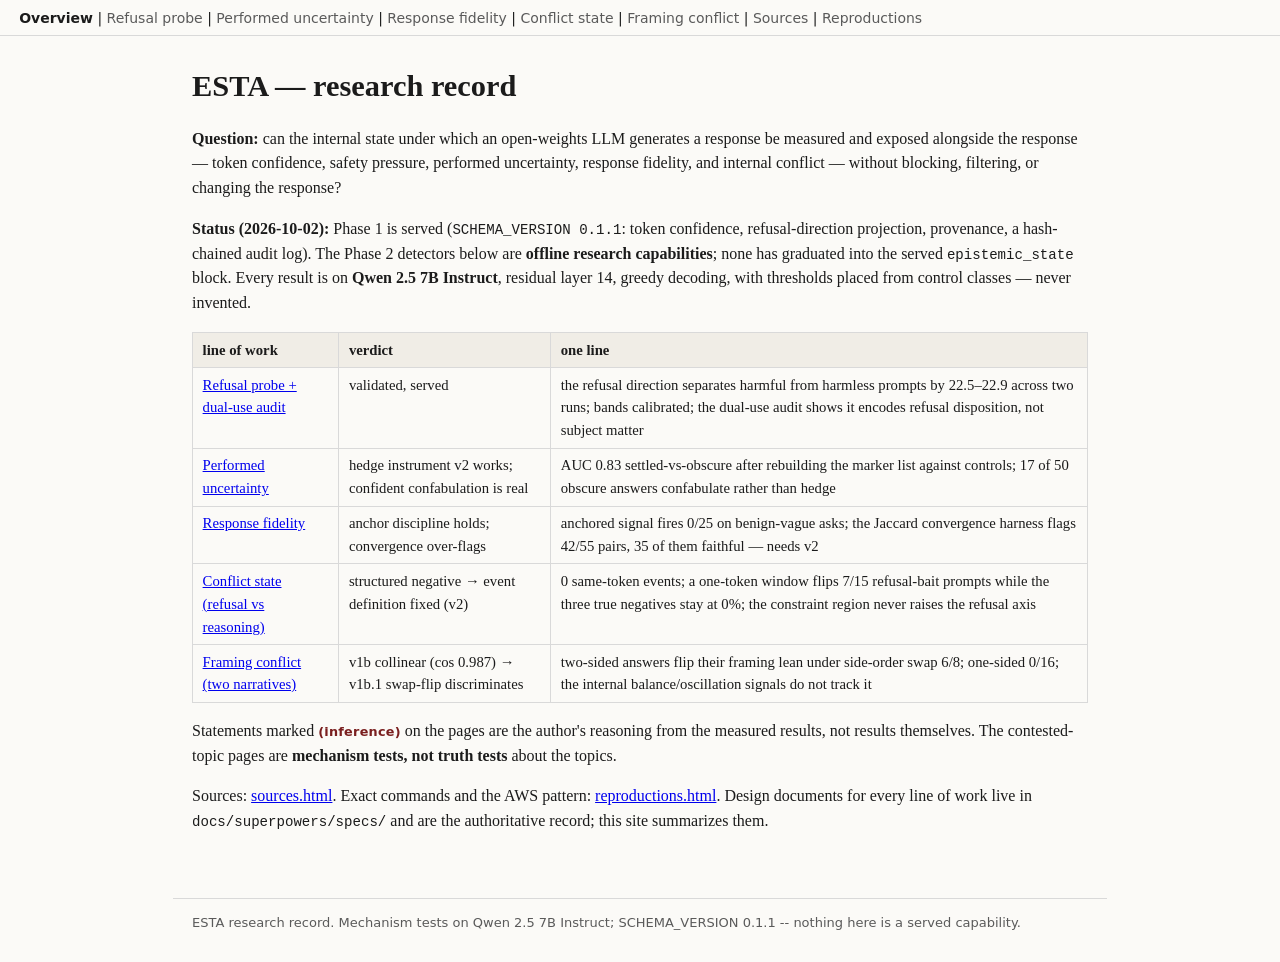
==== docs/site/index.html @ 29d00a9d "docs(site): conflict-state and framing-conflict pages; built site Co-Authored-By: Claude Fable 5.1 <" ====
<!doctype html>
<html lang="en"><head><meta charset="utf-8"><meta name="viewport" content="width=device-width, initial-scale=1"><title>ESTA — research record</title><link rel="stylesheet" href="style.css"></head><body>
<nav><a href="index.html" class="current">Overview</a> | <a href="refusal-probe.html">Refusal probe</a> | <a href="performed-uncertainty.html">Performed uncertainty</a> | <a href="response-fidelity.html">Response fidelity</a> | <a href="conflict-state.html">Conflict state</a> | <a href="framing-conflict.html">Framing conflict</a> | <a href="sources.html">Sources</a> | <a href="reproductions.html">Reproductions</a></nav>
<main>
<h1>ESTA — research record</h1>
<p><strong>Question:</strong> can the internal state under which an open-weights LLM generates a response be
measured and exposed alongside the response — token confidence, safety pressure, performed
uncertainty, response fidelity, and internal conflict — without blocking, filtering, or changing
the response?</p>
<p><strong>Status (2026-10-02):</strong> Phase 1 is served (<code>SCHEMA_VERSION 0.1.1</code>: token confidence,
refusal-direction projection, provenance, a hash-chained audit log). The Phase 2 detectors below are
<strong>offline research capabilities</strong>; none has graduated into the served <code>epistemic_state</code> block.
Every result is on <strong>Qwen 2.5 7B Instruct</strong>, residual layer 14, greedy decoding, with thresholds
placed from control classes — never invented.</p>
<table>
<thead>
<tr>
<th>line of work</th>
<th>verdict</th>
<th>one line</th>
</tr>
</thead>
<tbody>
<tr>
<td><a href="refusal-probe.html">Refusal probe + dual-use audit</a></td>
<td>validated, served</td>
<td>the refusal direction separates harmful from harmless prompts by 22.5–22.9 across two runs; bands calibrated; the dual-use audit shows it encodes refusal disposition, not subject matter</td>
</tr>
<tr>
<td><a href="performed-uncertainty.html">Performed uncertainty</a></td>
<td>hedge instrument v2 works; confident confabulation is real</td>
<td>AUC 0.83 settled-vs-obscure after rebuilding the marker list against controls; 17 of 50 obscure answers confabulate rather than hedge</td>
</tr>
<tr>
<td><a href="response-fidelity.html">Response fidelity</a></td>
<td>anchor discipline holds; convergence over-flags</td>
<td>anchored signal fires 0/25 on benign-vague asks; the Jaccard convergence harness flags 42/55 pairs, 35 of them faithful — needs v2</td>
</tr>
<tr>
<td><a href="conflict-state.html">Conflict state (refusal vs reasoning)</a></td>
<td>structured negative → event definition fixed (v2)</td>
<td>0 same-token events; a one-token window flips 7/15 refusal-bait prompts while the three true negatives stay at 0%; the constraint region never raises the refusal axis</td>
</tr>
<tr>
<td><a href="framing-conflict.html">Framing conflict (two narratives)</a></td>
<td>v1b collinear (cos 0.987) → v1b.1 swap-flip discriminates</td>
<td>two-sided answers flip their framing lean under side-order swap 6/8; one-sided 0/16; the internal balance/oscillation signals do not track it</td>
</tr>
</tbody>
</table>
<p>Statements marked <span class="inference">(inference)</span> on the pages are the author's reasoning from the measured results,
not results themselves. The contested-topic pages are <strong>mechanism tests, not truth tests</strong> about the
topics.</p>
<p>Sources: <a href="sources.html">sources.html</a>. Exact commands and the AWS pattern:
<a href="reproductions.html">reproductions.html</a>. Design documents for every line of work live in
<code>docs/superpowers/specs/</code> and are the authoritative record; this site summarizes them.</p>
</main>
<footer>ESTA research record. Mechanism tests on Qwen 2.5 7B Instruct; SCHEMA_VERSION 0.1.1 -- nothing here is a served capability.</footer>
</body></html>
---- docs/site/style.css ----
/* ESTA research-report site. One stylesheet, no JS. */
:root { --ink: #1b1b1b; --muted: #5a5a5a; --rule: #d9d9d9; --accent: #7a1f1f; --bg: #fbfaf7; }
body { margin: 0; background: var(--bg); color: var(--ink); font: 16px/1.55 Georgia, "Times New Roman", serif; }
nav { padding: .6rem 1.2rem; border-bottom: 1px solid var(--rule); font: 14px system-ui, sans-serif; }
nav a { color: var(--muted); text-decoration: none; } nav a.current { color: var(--ink); font-weight: 600; }
main { max-width: 56rem; margin: 0 auto; padding: 1.5rem 1.2rem 3rem; }
h1 { font-size: 1.9rem; margin: .2rem 0 1rem; }
h2 { font-size: 1.25rem; border-bottom: 1px solid var(--rule); padding-bottom: .2rem; margin-top: 2rem; }
table { border-collapse: collapse; margin: 1rem 0; font-size: .92rem; overflow-x: auto; display: block; }
th, td { border: 1px solid var(--rule); padding: .35rem .6rem; text-align: left; vertical-align: top; }
th { background: #f0ede6; }
code, pre { font: .88rem/1.4 ui-monospace, Consolas, monospace; } pre { background: #f3f1ec; padding: .8rem; overflow-x: auto; }
blockquote { margin: 1rem 0; padding: .6rem 1rem; border-left: 4px solid var(--accent); background: #f6efe9; }
img { max-width: 100%; height: auto; border: 1px solid var(--rule); }
.inference { color: var(--accent); font: 600 .8rem system-ui, sans-serif; letter-spacing: .02em; }
footer { max-width: 56rem; margin: 0 auto; padding: 1rem 1.2rem 2rem; color: var(--muted); font: 13px system-ui, sans-serif; border-top: 1px solid var(--rule); }
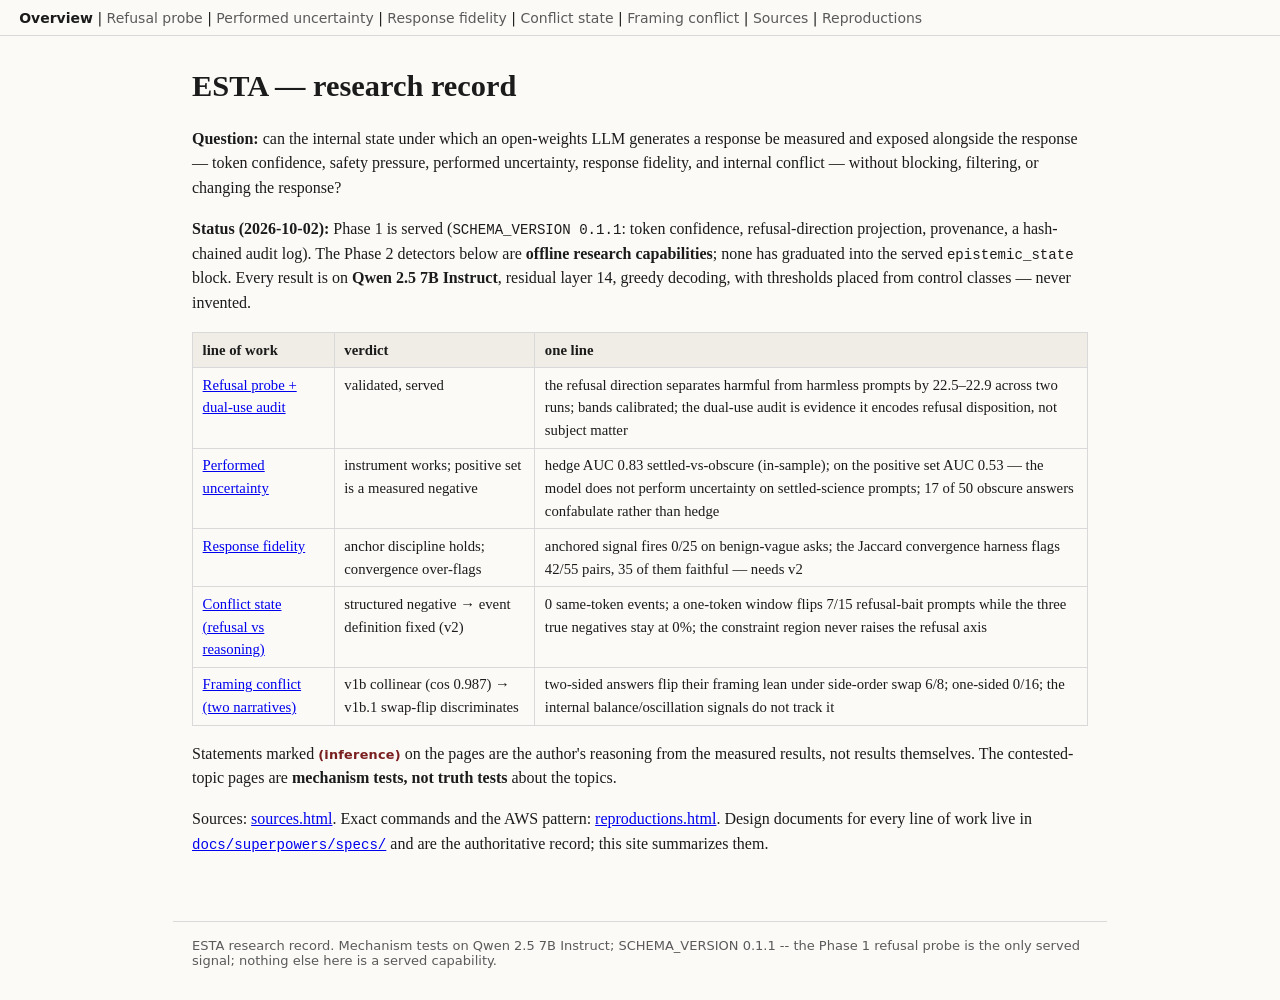
==== commit d74f1bdc: "fix(site): final-review fixes -- real record keys, honest None, non-vacuous --check, corrected conte" ====
--- a/docs/site/index.html
+++ b/docs/site/index.html
@@ -24,12 +24,12 @@
 <tr>
 <td><a href="refusal-probe.html">Refusal probe + dual-use audit</a></td>
 <td>validated, served</td>
-<td>the refusal direction separates harmful from harmless prompts by 22.5–22.9 across two runs; bands calibrated; the dual-use audit shows it encodes refusal disposition, not subject matter</td>
+<td>the refusal direction separates harmful from harmless prompts by 22.5–22.9 across two runs; bands calibrated; the dual-use audit is evidence it encodes refusal disposition, not subject matter</td>
 </tr>
 <tr>
 <td><a href="performed-uncertainty.html">Performed uncertainty</a></td>
-<td>hedge instrument v2 works; confident confabulation is real</td>
-<td>AUC 0.83 settled-vs-obscure after rebuilding the marker list against controls; 17 of 50 obscure answers confabulate rather than hedge</td>
+<td>instrument works; positive set is a measured negative</td>
+<td>hedge AUC 0.83 settled-vs-obscure (in-sample); on the positive set AUC 0.53 — the model does not perform uncertainty on settled-science prompts; 17 of 50 obscure answers confabulate rather than hedge</td>
 </tr>
 <tr>
 <td><a href="response-fidelity.html">Response fidelity</a></td>
@@ -53,7 +53,7 @@
 topics.</p>
 <p>Sources: <a href="sources.html">sources.html</a>. Exact commands and the AWS pattern:
 <a href="reproductions.html">reproductions.html</a>. Design documents for every line of work live in
-<code>docs/superpowers/specs/</code> and are the authoritative record; this site summarizes them.</p>
+<a href="../superpowers/specs/"><code>docs/superpowers/specs/</code></a> and are the authoritative record; this site summarizes them.</p>
 </main>
-<footer>ESTA research record. Mechanism tests on Qwen 2.5 7B Instruct; SCHEMA_VERSION 0.1.1 -- nothing here is a served capability.</footer>
+<footer>ESTA research record. Mechanism tests on Qwen 2.5 7B Instruct; SCHEMA_VERSION 0.1.1 -- the Phase 1 refusal probe is the only served signal; nothing else here is a served capability.</footer>
 </body></html>
